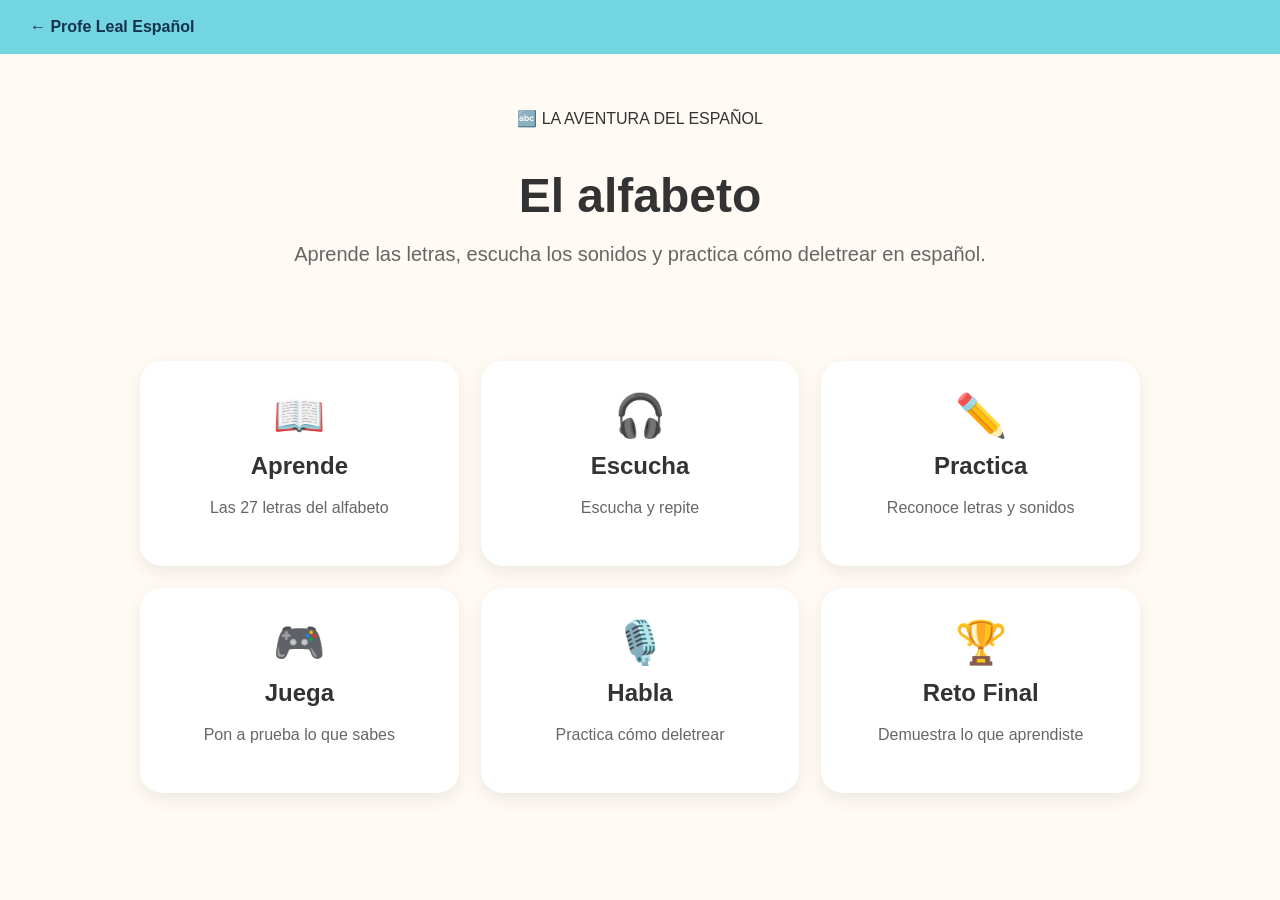
==== units/alfabeto.html @ 23463b6e "Create alphabet unit" ====
<!DOCTYPE html>
<html lang="es">

<head>
  <meta charset="UTF-8">
  <meta name="viewport" content="width=device-width, initial-scale=1.0">
  <title>El alfabeto | Profe Leal Español</title>

  <style>
    body {
      margin: 0;
      font-family: Arial, sans-serif;
      background: #fffaf4;
      color: #333;
    }

    header {
      background: #72d5df;
      padding: 18px 30px;
    }

    .back {
      color: #17324d;
      text-decoration: none;
      font-weight: bold;
    }

    .hero {
      text-align: center;
      padding: 55px 20px 35px;
    }

    .hero h1 {
      font-size: 48px;
      margin-bottom: 10px;
    }

    .hero p {
      font-size: 20px;
      color: #666;
    }

    .stations {
      max-width: 1000px;
      margin: 20px auto 60px;
      padding: 20px;
      display: grid;
      grid-template-columns: repeat(3, 1fr);
      gap: 22px;
    }

    .station {
      background: white;
      border-radius: 22px;
      padding: 30px 20px;
      text-align: center;
      box-shadow: 0 6px 18px rgba(0,0,0,.08);
    }

    .station .icon {
      font-size: 42px;
    }

    .station h2 {
      margin: 12px 0 8px;
    }

    .station p {
      color: #666;
      line-height: 1.5;
    }

    @media (max-width: 750px) {
      .stations {
        grid-template-columns: 1fr;
      }

      .hero h1 {
        font-size: 38px;
      }
    }
  </style>
</head>

<body>

  <header>
    <a class="back" href="../index.html">← Profe Leal Español</a>
  </header>

  <section class="hero">
    <div>🔤 LA AVENTURA DEL ESPAÑOL</div>
    <h1>El alfabeto</h1>
    <p>Aprende las letras, escucha los sonidos y practica cómo deletrear en español.</p>
  </section>

  <main class="stations">

    <div class="station">
      <div class="icon">📖</div>
      <h2>Aprende</h2>
      <p>Las 27 letras del alfabeto</p>
    </div>

    <div class="station">
      <div class="icon">🎧</div>
      <h2>Escucha</h2>
      <p>Escucha y repite</p>
    </div>

    <div class="station">
      <div class="icon">✏️</div>
      <h2>Practica</h2>
      <p>Reconoce letras y sonidos</p>
    </div>

    <div class="station">
      <div class="icon">🎮</div>
      <h2>Juega</h2>
      <p>Pon a prueba lo que sabes</p>
    </div>

    <div class="station">
      <div class="icon">🎙️</div>
      <h2>Habla</h2>
      <p>Practica cómo deletrear</p>
    </div>

    <div class="station">
      <div class="icon">🏆</div>
      <h2>Reto Final</h2>
      <p>Demuestra lo que aprendiste</p>
    </div>

  </main>

</body>
</html>
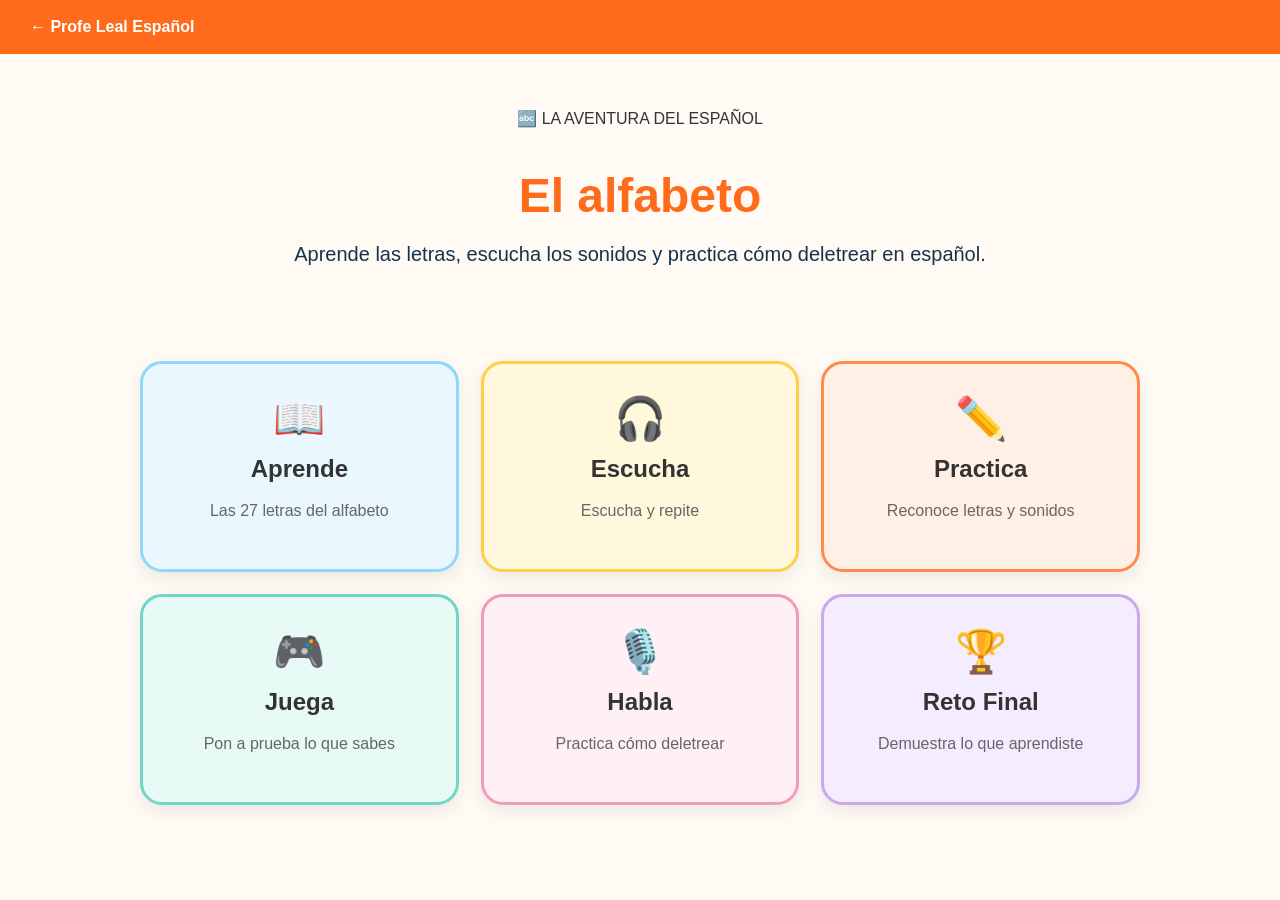
==== commit fcf4cf6a: "Update alfabeto.html" ====
--- a/units/alfabeto.html
+++ b/units/alfabeto.html
@@ -15,12 +15,12 @@
     }
 
     header {
-      background: #72d5df;
+      background: #ff6b1a;
       padding: 18px 30px;
     }
 
     .back {
-      color: #17324d;
+      color: white;
       text-decoration: none;
       font-weight: bold;
     }
@@ -32,12 +32,13 @@
 
     .hero h1 {
       font-size: 48px;
+      color: #ff6b1a;
       margin-bottom: 10px;
     }
 
     .hero p {
       font-size: 20px;
-      color: #666;
+      color: #17324d;
     }
 
     .stations {
@@ -50,13 +51,42 @@
     }
 
     .station {
-      background: white;
+      background: #fff8ef;
+      border: 3px solid #ffcf45;
       border-radius: 22px;
       padding: 30px 20px;
       text-align: center;
       box-shadow: 0 6px 18px rgba(0,0,0,.08);
     }
+.station:nth-child(1) {
+  background: #eaf7ff;
+  border-color: #8ed8f8;
+}
 
+.station:nth-child(2) {
+  background: #fff8dc;
+  border-color: #ffcf45;
+}
+
+.station:nth-child(3) {
+  background: #fff0e6;
+  border-color: #ff8a4c;
+}
+
+.station:nth-child(4) {
+  background: #e8faf5;
+  border-color: #72d5c8;
+}
+
+.station:nth-child(5) {
+  background: #fff0f5;
+  border-color: #f49ab6;
+}
+
+.station:nth-child(6) {
+  background: #f4edff;
+  border-color: #c8a8ef;
+}
     .station .icon {
       font-size: 42px;
     }
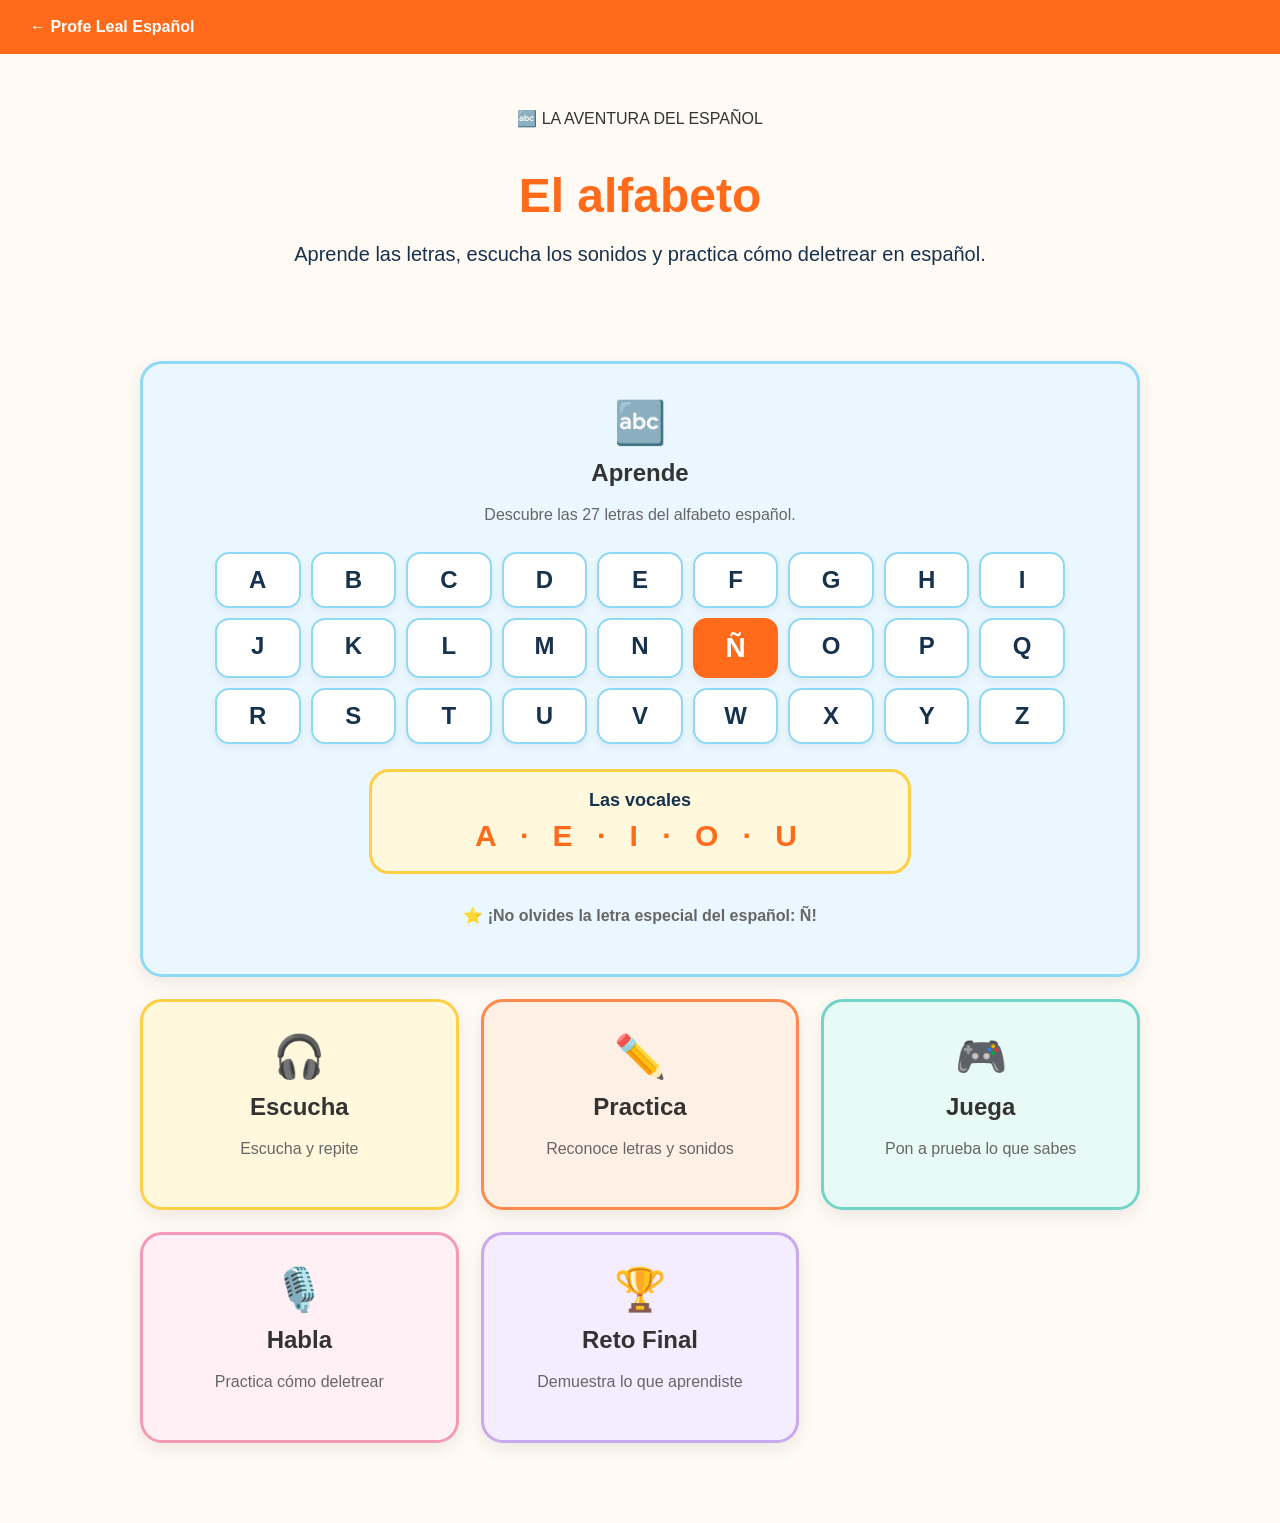
==== commit 917abdec: "Build interactive alphabet learn section" ====
--- a/units/alfabeto.html
+++ b/units/alfabeto.html
@@ -90,7 +90,95 @@
     .station .icon {
       font-size: 42px;
     }
-
+.alphabet-station {
+  grid-column: 1 / -1;
+  padding: 34px;
+}
+
+.alphabet-preview {
+  display: grid;
+  grid-template-columns: repeat(9, 1fr);
+  gap: 10px;
+  max-width: 850px;
+  margin: 25px auto;
+}
+
+.alphabet-preview span {
+  background: white;
+  color: #17324d;
+  border: 2px solid #8ed8f8;
+  border-radius: 14px;
+  padding: 12px 6px;
+  font-size: 24px;
+  font-weight: bold;
+  box-shadow: 0 4px 8px rgba(0,0,0,.06);
+  transition: transform .2s ease, box-shadow .2s ease;
+}
+
+.alphabet-preview span:hover {
+  transform: translateY(-4px) scale(1.06);
+  box-shadow: 0 8px 14px rgba(0,0,0,.12);
+}
+
+.alphabet-preview .special-letter {
+  background: #ff6b1a;
+  color: white;
+  border-color: #ff6b1a;
+  font-size: 28px;
+}
+
+.vowels-preview {
+  max-width: 500px;
+  margin: 25px auto 15px;
+  background: #fff8dc;
+  border: 3px solid #ffcf45;
+  border-radius: 20px;
+  padding: 18px;
+  color: #17324d;
+}
+
+.vowels-preview strong {
+  display: block;
+  margin-bottom: 8px;
+  font-size: 18px;
+}
+
+.vowels-preview div {
+  color: #ff6b1a;
+  font-size: 30px;
+  font-weight: bold;
+  letter-spacing: 8px;
+}
+
+.ene-note {
+  max-width: 600px;
+  margin: 18px auto 0;
+  padding: 12px 16px;
+  background: #eaf7ff;
+  border-radius: 14px;
+  color: #17324d;
+  font-weight: bold;
+}
+
+@media (max-width: 850px) {
+  .alphabet-preview {
+    grid-template-columns: repeat(6, 1fr);
+  }
+}
+
+@media (max-width: 550px) {
+  .alphabet-preview {
+    grid-template-columns: repeat(4, 1fr);
+  }
+
+  .alphabet-preview span {
+    font-size: 20px;
+  }
+
+  .alphabet-station {
+    padding: 24px 15px;
+  }
+}
     .station h2 {
       margin: 12px 0 8px;
     }
@@ -126,11 +214,48 @@
 
   <main class="stations">
 
-    <div class="station">
-      <div class="icon">📖</div>
-      <h2>Aprende</h2>
-      <p>Las 27 letras del alfabeto</p>
-    </div>
+   <div class="station alphabet-station">
+  <div class="icon">🔤</div>
+  <h2>Aprende</h2>
+  <p>Descubre las 27 letras del alfabeto español.</p>
+
+  <div class="alphabet-preview">
+    <span>A</span>
+    <span>B</span>
+    <span>C</span>
+    <span>D</span>
+    <span>E</span>
+    <span>F</span>
+    <span>G</span>
+    <span>H</span>
+    <span>I</span>
+    <span>J</span>
+    <span>K</span>
+    <span>L</span>
+    <span>M</span>
+    <span>N</span>
+     <span class="special-letter">Ñ</span>
+    <span>O</span>
+    <span>P</span>
+    <span>Q</span>
+    <span>R</span>
+    <span>S</span>
+    <span>T</span>
+    <span>U</span>
+    <span>V</span>
+    <span>W</span>
+    <span>X</span>
+    <span>Y</span>
+    <span>Z</span>
+  </div>
+
+  <div class="vowels-preview">
+    <strong>Las vocales</strong>
+    <div>A · E · I · O · U</div>
+  </div>
+
+  <p class="ene-note">⭐ ¡No olvides la letra especial del español: Ñ!</p>
+</div> 
 
     <div class="station">
       <div class="icon">🎧</div>
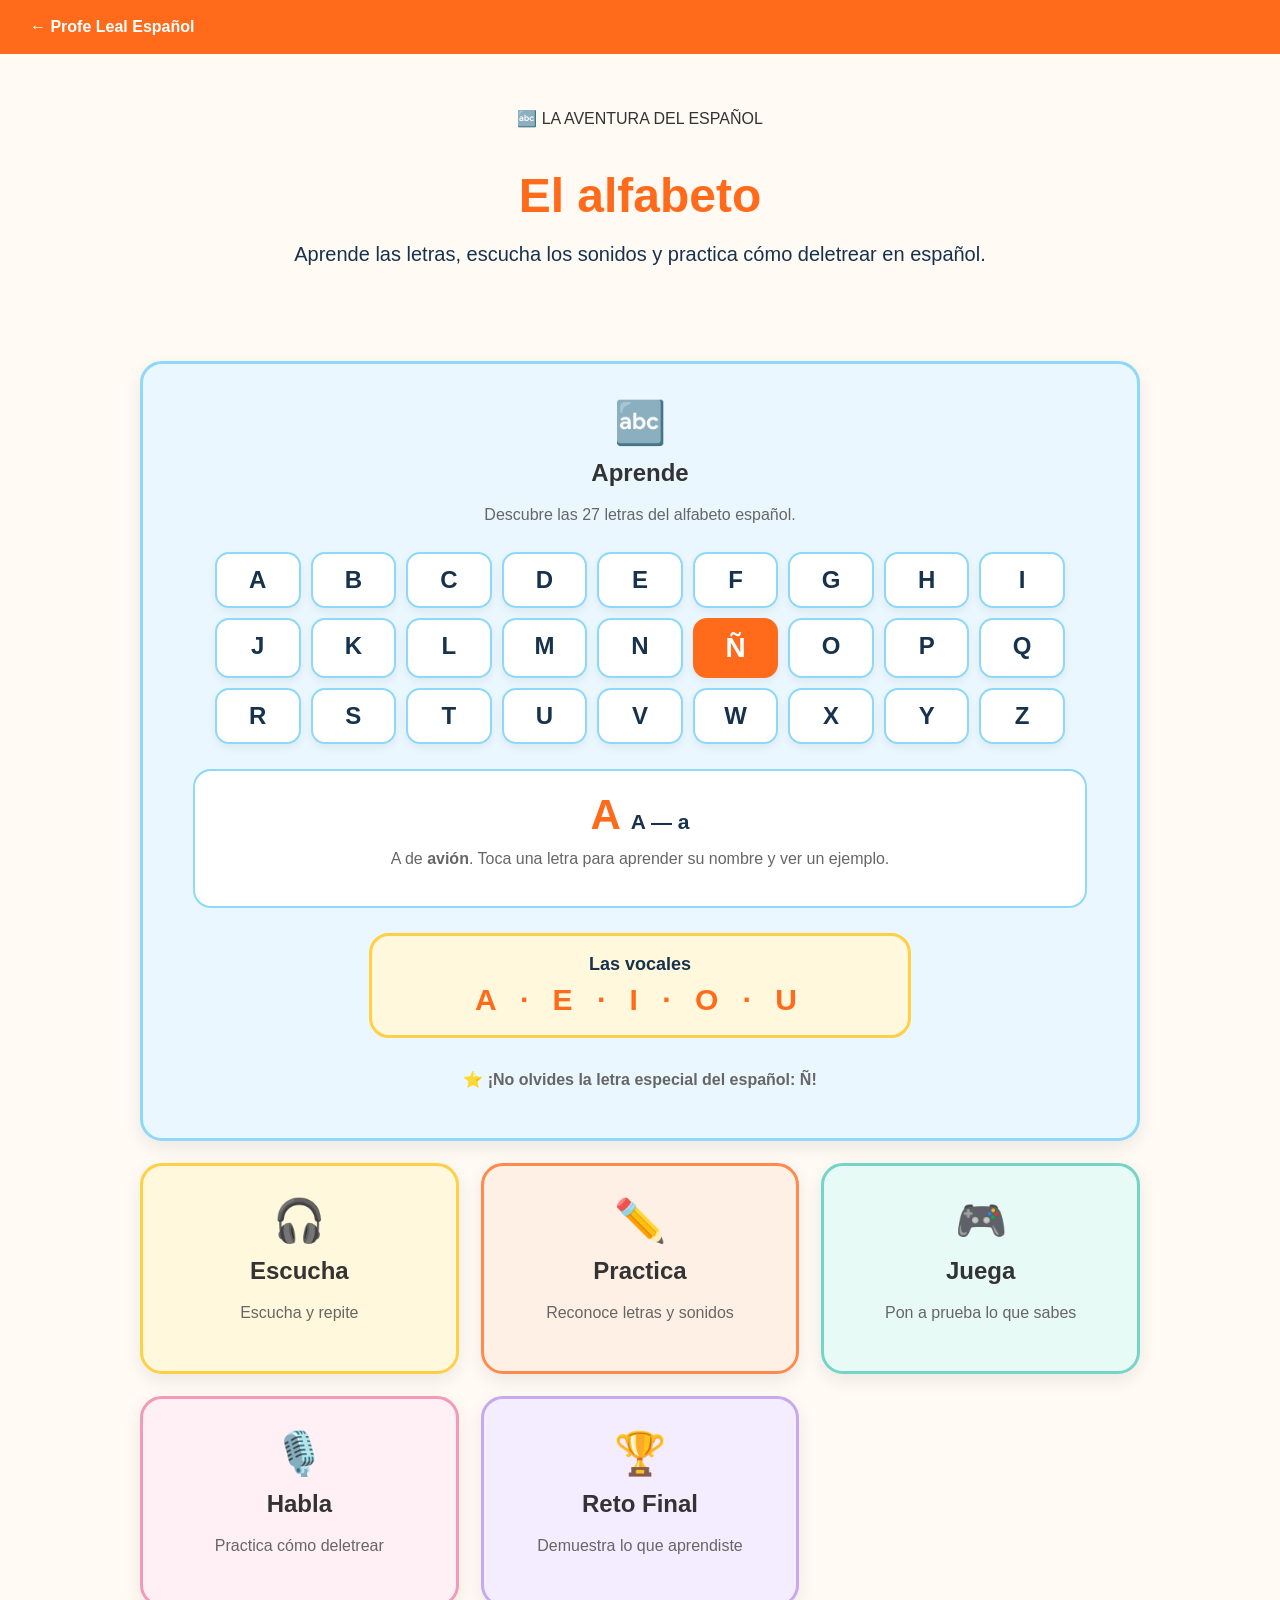
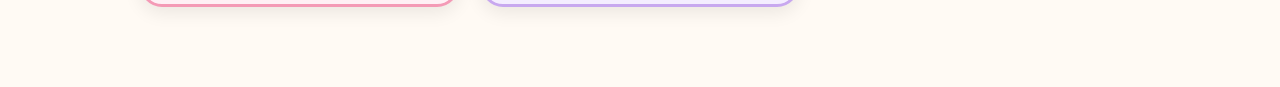
==== commit b9831712: "Make alphabet Learn station interactive" ====
--- a/units/alfabeto.html
+++ b/units/alfabeto.html
@@ -105,6 +105,7 @@
 
 .alphabet-preview span {
   background: white;
+  cursor: pointer;
   color: #17324d;
   border: 2px solid #8ed8f8;
   border-radius: 14px;
@@ -115,8 +116,10 @@
   transition: transform .2s ease, box-shadow .2s ease;
 }
 
-.alphabet-preview span:hover {
+.alphabet-preview span:hover,
+.alphabet-preview span:focus {
   transform: translateY(-4px) scale(1.06);
+  outline: none;
   box-shadow: 0 8px 14px rgba(0,0,0,.12);
 }
 
@@ -150,6 +153,33 @@
   letter-spacing: 8px;
 }
 
+.letter-guide {
+  max-width: 850px;
+  margin: 22px auto 0;
+  background: white;
+  border: 2px solid #8ed8f8;
+  border-radius: 18px;
+  padding: 20px;
+  color: #17324d;
+  min-height: 95px;
+}
+
+.letter-guide .big-letter {
+  font-size: 42px;
+  font-weight: 800;
+  color: #ff6b1a;
+  margin-right: 10px;
+}
+
+.letter-guide strong {
+  font-size: 21px;
+}
+
+.letter-guide p {
+  margin: 8px 0 0;
+  color: #40566c;
+}
+
 .ene-note {
   max-width: 600px;
   margin: 18px auto 0;
@@ -219,34 +249,39 @@
   <h2>Aprende</h2>
   <p>Descubre las 27 letras del alfabeto español.</p>
 
-  <div class="alphabet-preview">
-    <span>A</span>
-    <span>B</span>
-    <span>C</span>
-    <span>D</span>
-    <span>E</span>
-    <span>F</span>
-    <span>G</span>
-    <span>H</span>
-    <span>I</span>
-    <span>J</span>
-    <span>K</span>
-    <span>L</span>
-    <span>M</span>
-    <span>N</span>
-     <span class="special-letter">Ñ</span>
-    <span>O</span>
-    <span>P</span>
-    <span>Q</span>
-    <span>R</span>
-    <span>S</span>
-    <span>T</span>
-    <span>U</span>
-    <span>V</span>
-    <span>W</span>
-    <span>X</span>
-    <span>Y</span>
-    <span>Z</span>
+  <div class="alphabet-preview" aria-label="Alfabeto español interactivo">
+    <span tabindex="0" data-name="a" data-example="avión">A</span>
+    <span tabindex="0" data-name="be" data-example="bebé">B</span>
+    <span tabindex="0" data-name="ce" data-example="casa">C</span>
+    <span tabindex="0" data-name="de" data-example="dedo">D</span>
+    <span tabindex="0" data-name="e" data-example="elefante">E</span>
+    <span tabindex="0" data-name="efe" data-example="familia">F</span>
+    <span tabindex="0" data-name="ge" data-example="gato">G</span>
+    <span tabindex="0" data-name="hache" data-example="hola">H</span>
+    <span tabindex="0" data-name="i" data-example="isla">I</span>
+    <span tabindex="0" data-name="jota" data-example="jugo">J</span>
+    <span tabindex="0" data-name="ka" data-example="kilo">K</span>
+    <span tabindex="0" data-name="ele" data-example="lápiz">L</span>
+    <span tabindex="0" data-name="eme" data-example="mamá">M</span>
+    <span tabindex="0" data-name="ene" data-example="nube">N</span>
+    <span tabindex="0" class="special-letter" data-name="eñe" data-example="niño">Ñ</span>
+    <span tabindex="0" data-name="o" data-example="oso">O</span>
+    <span tabindex="0" data-name="pe" data-example="papá">P</span>
+    <span tabindex="0" data-name="cu" data-example="queso">Q</span>
+    <span tabindex="0" data-name="erre" data-example="rosa">R</span>
+    <span tabindex="0" data-name="ese" data-example="sol">S</span>
+    <span tabindex="0" data-name="te" data-example="taco">T</span>
+    <span tabindex="0" data-name="u" data-example="uva">U</span>
+    <span tabindex="0" data-name="uve" data-example="vaca">V</span>
+    <span tabindex="0" data-name="uve doble" data-example="wifi">W</span>
+    <span tabindex="0" data-name="equis" data-example="xilófono">X</span>
+    <span tabindex="0" data-name="ye" data-example="yo">Y</span>
+    <span tabindex="0" data-name="zeta" data-example="zapato">Z</span>
+  </div>
+
+  <div class="letter-guide" id="letterGuide" aria-live="polite">
+    <span class="big-letter">A</span><strong>A — a</strong>
+    <p>A de <b>avión</b>. Toca una letra para aprender su nombre y ver un ejemplo.</p>
   </div>
 
   <div class="vowels-preview">
@@ -289,5 +324,27 @@
 
   </main>
 
+  <script>
+    const letters = document.querySelectorAll('.alphabet-preview span');
+    const guide = document.getElementById('letterGuide');
+
+    function showLetter(letter) {
+      const symbol = letter.textContent.trim();
+      const name = letter.dataset.name;
+      const example = letter.dataset.example;
+      guide.innerHTML = '<span class="big-letter">' + symbol + '</span><strong>' + symbol + ' — ' + name + '</strong><p>' + symbol + ' de <b>' + example + '</b>. Repite: <b>' + name + '</b>.</p>';
+    }
+
+    letters.forEach(letter => {
+      letter.addEventListener('click', () => showLetter(letter));
+      letter.addEventListener('keydown', event => {
+        if (event.key === 'Enter' || event.key === ' ') {
+          event.preventDefault();
+          showLetter(letter);
+        }
+      });
+    });
+  </script>
+
 </body>
 </html>
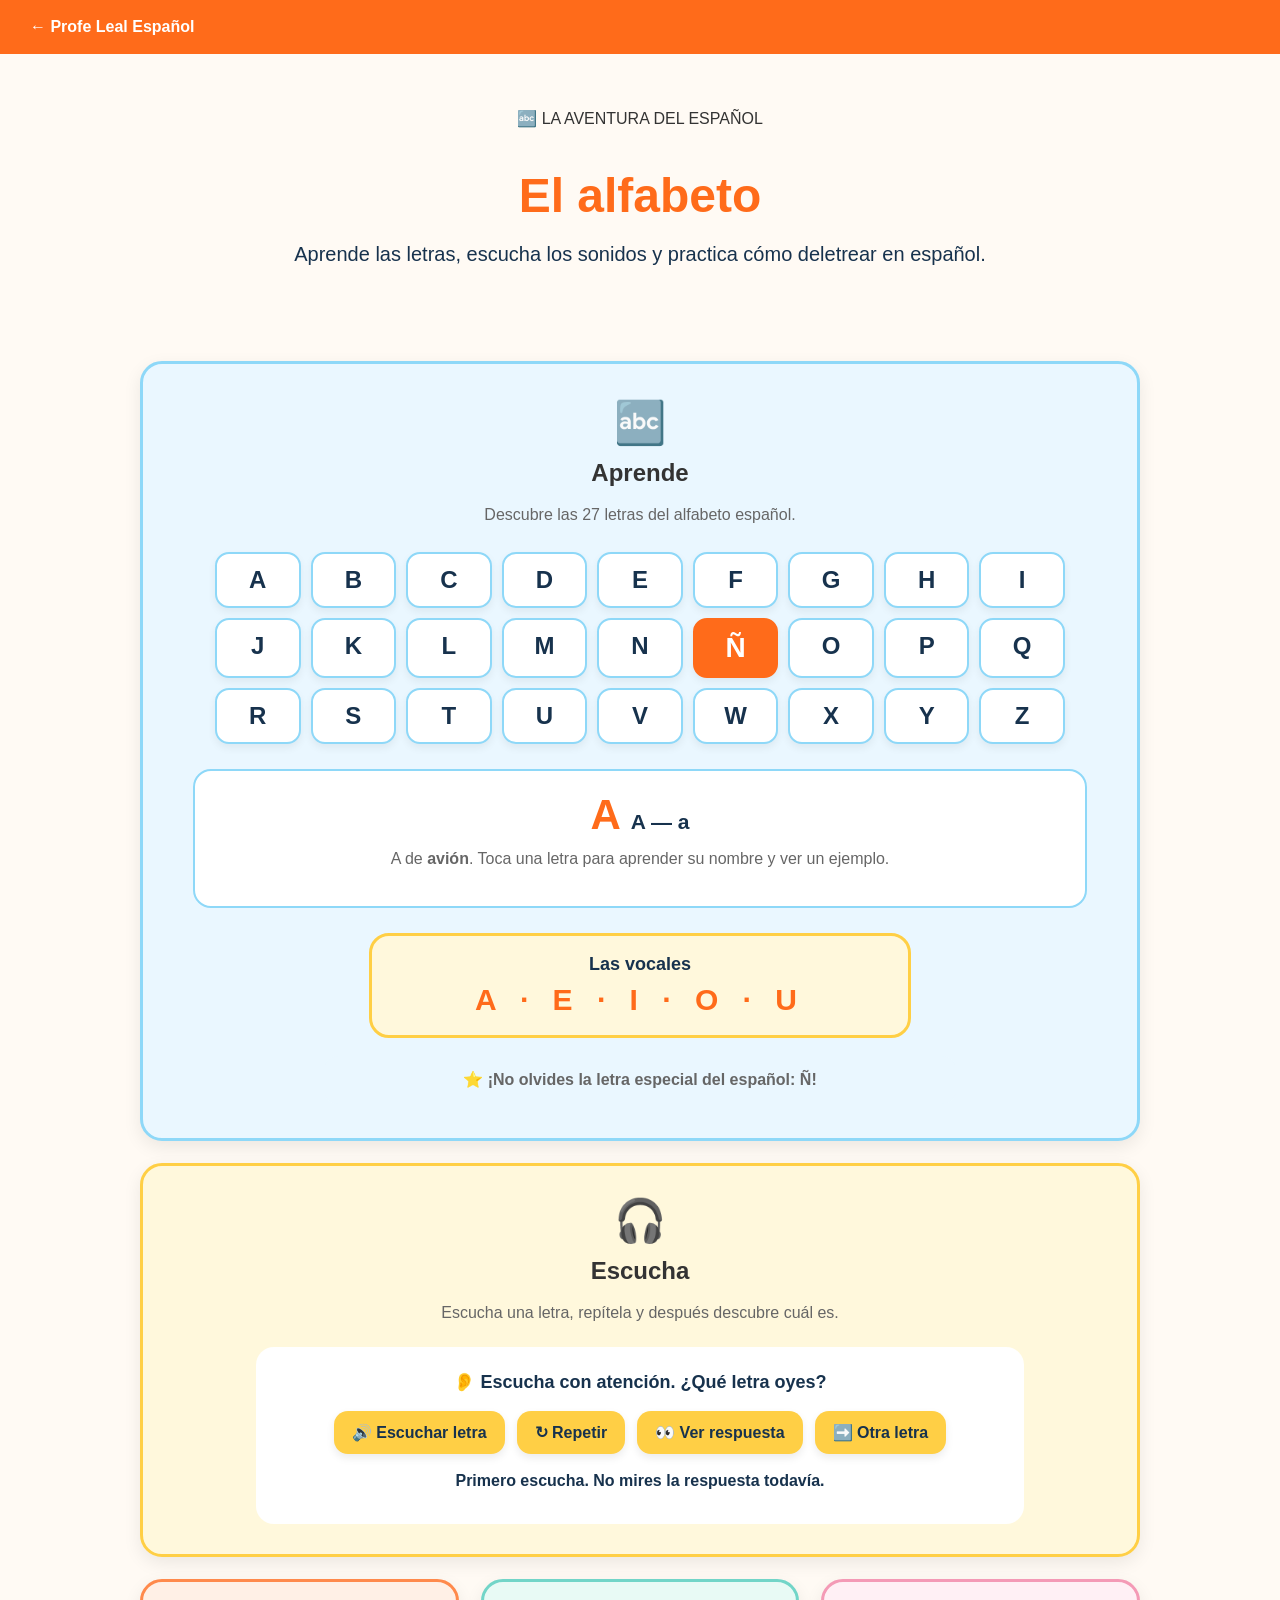
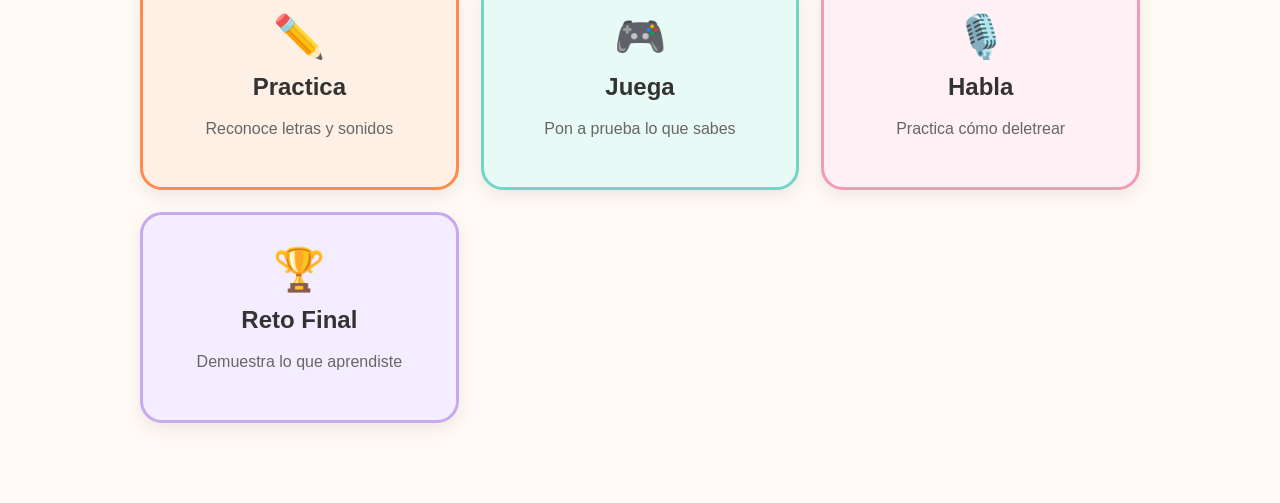
==== commit 9deab160: "Build interactive alphabet listening station" ====
--- a/units/alfabeto.html
+++ b/units/alfabeto.html
@@ -151,6 +151,57 @@
   font-size: 30px;
   font-weight: bold;
   letter-spacing: 8px;
+}
+
+.listen-station {
+  grid-column: 1 / -1;
+}
+
+.listen-controls {
+  max-width: 720px;
+  margin: 22px auto 0;
+  background: white;
+  border-radius: 18px;
+  padding: 24px;
+}
+
+.listen-prompt {
+  font-size: 18px;
+  color: #17324d;
+  font-weight: bold;
+  margin-bottom: 18px;
+}
+
+.listen-buttons {
+  display: flex;
+  justify-content: center;
+  gap: 12px;
+  flex-wrap: wrap;
+}
+
+.listen-btn {
+  border: 0;
+  border-radius: 14px;
+  padding: 12px 18px;
+  font-size: 16px;
+  font-weight: bold;
+  cursor: pointer;
+  background: #ffcf45;
+  color: #17324d;
+  box-shadow: 0 4px 8px rgba(0,0,0,.08);
+}
+
+.listen-btn:hover,
+.listen-btn:focus {
+  transform: translateY(-2px);
+  outline: 3px solid rgba(255,107,26,.2);
+}
+
+.listen-answer {
+  margin-top: 18px;
+  min-height: 28px;
+  font-weight: bold;
+  color: #17324d;
 }
 
 .letter-guide {
@@ -292,10 +343,21 @@
   <p class="ene-note">⭐ ¡No olvides la letra especial del español: Ñ!</p>
 </div> 
 
-    <div class="station">
+    <div class="station listen-station">
       <div class="icon">🎧</div>
       <h2>Escucha</h2>
-      <p>Escucha y repite</p>
+      <p>Escucha una letra, repítela y después descubre cuál es.</p>
+
+      <div class="listen-controls">
+        <div class="listen-prompt">👂 Escucha con atención. ¿Qué letra oyes?</div>
+        <div class="listen-buttons">
+          <button class="listen-btn" id="hearLetter">🔊 Escuchar letra</button>
+          <button class="listen-btn" id="repeatLetter">↻ Repetir</button>
+          <button class="listen-btn" id="showAnswer">👀 Ver respuesta</button>
+          <button class="listen-btn" id="nextLetter">➡️ Otra letra</button>
+        </div>
+        <div class="listen-answer" id="listenAnswer">Primero escucha. No mires la respuesta todavía.</div>
+      </div>
     </div>
 
     <div class="station">
@@ -328,12 +390,65 @@
     const letters = document.querySelectorAll('.alphabet-preview span');
     const guide = document.getElementById('letterGuide');
 
+    let spanishVoice = null;
+
+    function chooseSpanishVoice() {
+      const voices = window.speechSynthesis.getVoices();
+      const spanishVoices = voices.filter(voice => voice.lang && voice.lang.toLowerCase().startsWith('es'));
+      spanishVoice = spanishVoices.find(voice => /female|mujer|paulina|monica|mónica|luciana|helena|sofia|sofía|sabina/i.test(voice.name))
+        || spanishVoices.find(voice => /es-mx/i.test(voice.lang))
+        || spanishVoices[0]
+        || null;
+    }
+
+    chooseSpanishVoice();
+    if ('speechSynthesis' in window) {
+      window.speechSynthesis.onvoiceschanged = chooseSpanishVoice;
+    }
+
+    function speakLetter(name) {
+      if (!('speechSynthesis' in window)) return;
+      window.speechSynthesis.cancel();
+      const utterance = new SpeechSynthesisUtterance(name);
+      utterance.lang = spanishVoice?.lang || 'es-MX';
+      if (spanishVoice) utterance.voice = spanishVoice;
+      utterance.rate = 0.78;
+      utterance.pitch = 1.08;
+      utterance.volume = 1;
+      window.speechSynthesis.speak(utterance);
+    }
+
     function showLetter(letter) {
       const symbol = letter.textContent.trim();
       const name = letter.dataset.name;
       const example = letter.dataset.example;
       guide.innerHTML = '<span class="big-letter">' + symbol + '</span><strong>' + symbol + ' — ' + name + '</strong><p>' + symbol + ' de <b>' + example + '</b>. Repite: <b>' + name + '</b>.</p>';
-    }
+      speakLetter(name);
+    }
+
+    const alphabetData = Array.from(letters).map(letter => ({
+      symbol: letter.textContent.trim(),
+      name: letter.dataset.name
+    }));
+    let listeningLetter = alphabetData[Math.floor(Math.random() * alphabetData.length)];
+
+    function playListeningLetter() {
+      speakLetter(listeningLetter.name);
+    }
+
+    document.getElementById('hearLetter').addEventListener('click', playListeningLetter);
+    document.getElementById('repeatLetter').addEventListener('click', playListeningLetter);
+    document.getElementById('showAnswer').addEventListener('click', () => {
+      document.getElementById('listenAnswer').innerHTML = 'La respuesta es <b>' + listeningLetter.symbol + '</b> — ' + listeningLetter.name + '. ¡Repítela en voz alta!';
+    });
+    document.getElementById('nextLetter').addEventListener('click', () => {
+      const current = listeningLetter.symbol;
+      do {
+        listeningLetter = alphabetData[Math.floor(Math.random() * alphabetData.length)];
+      } while (alphabetData.length > 1 && listeningLetter.symbol === current);
+      document.getElementById('listenAnswer').textContent = 'Nueva letra lista. Escucha con atención.';
+      playListeningLetter();
+    });
 
     letters.forEach(letter => {
       letter.addEventListener('click', () => showLetter(letter));
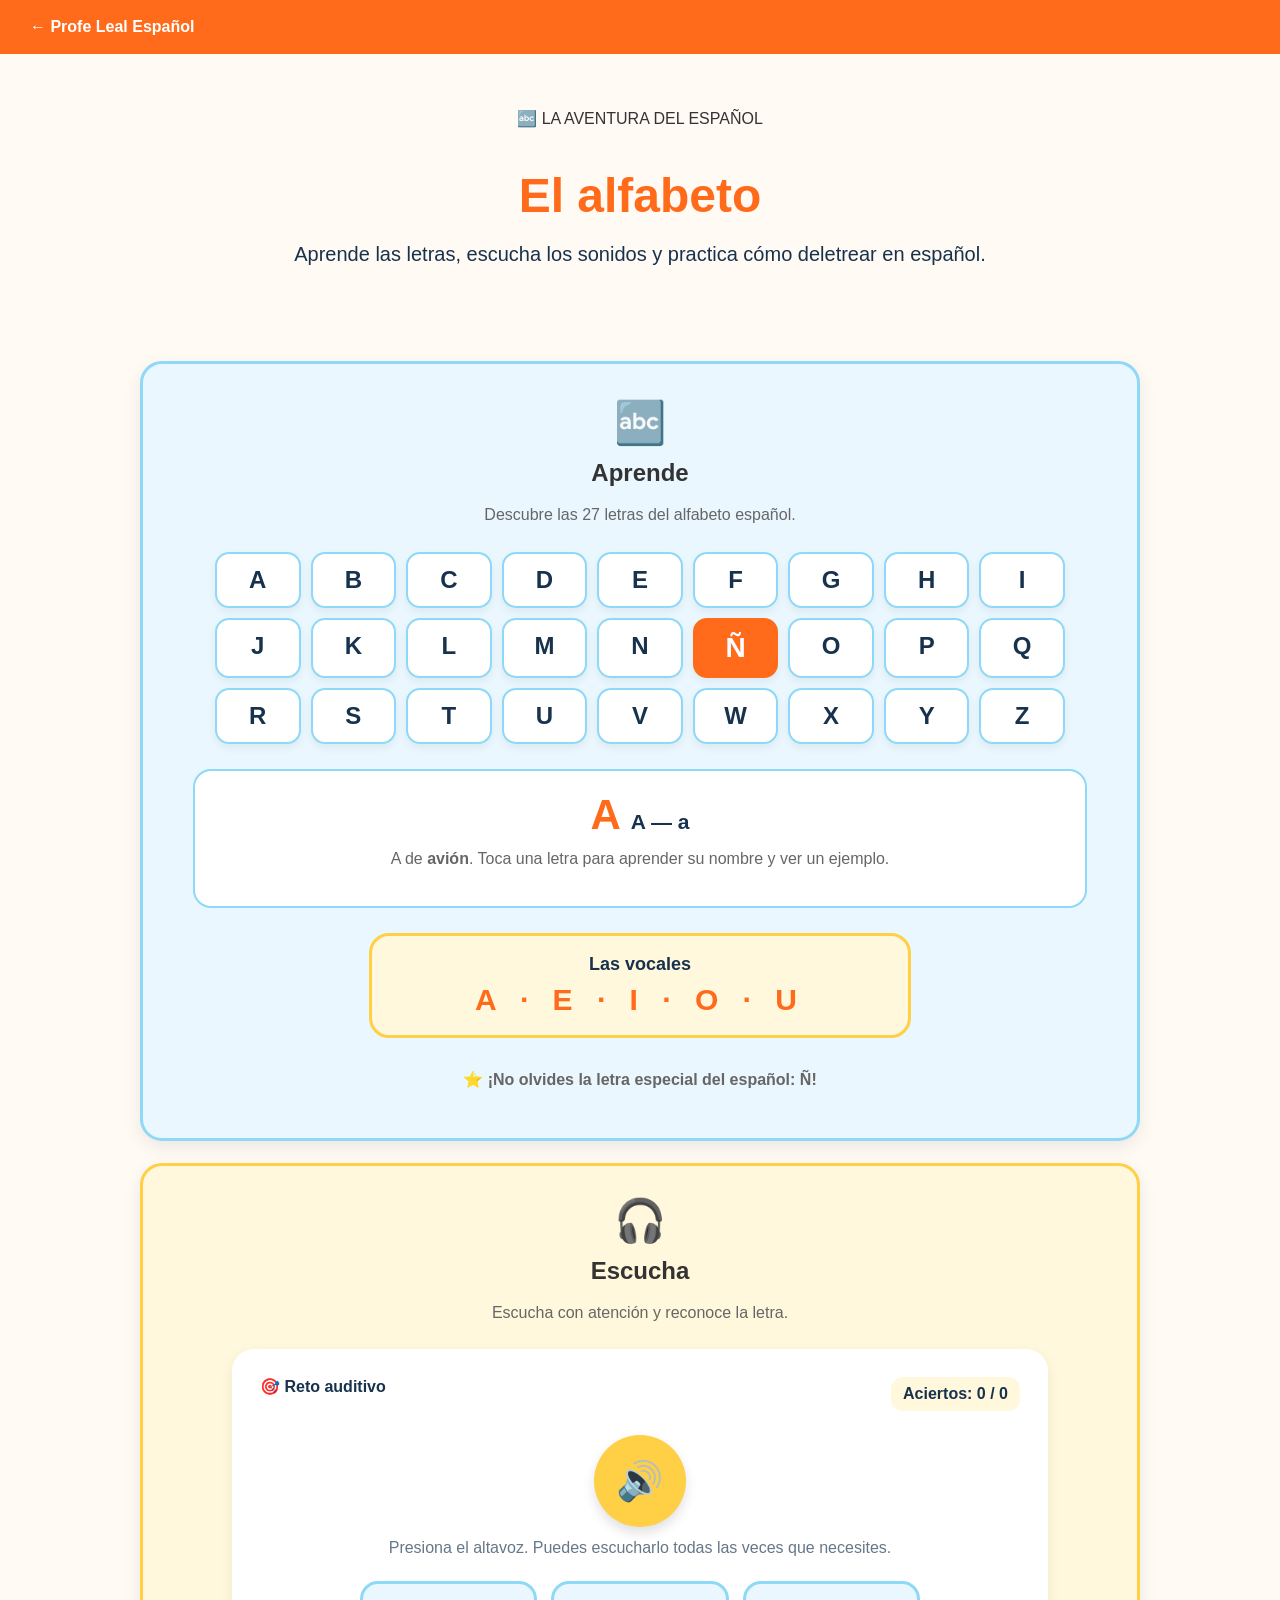
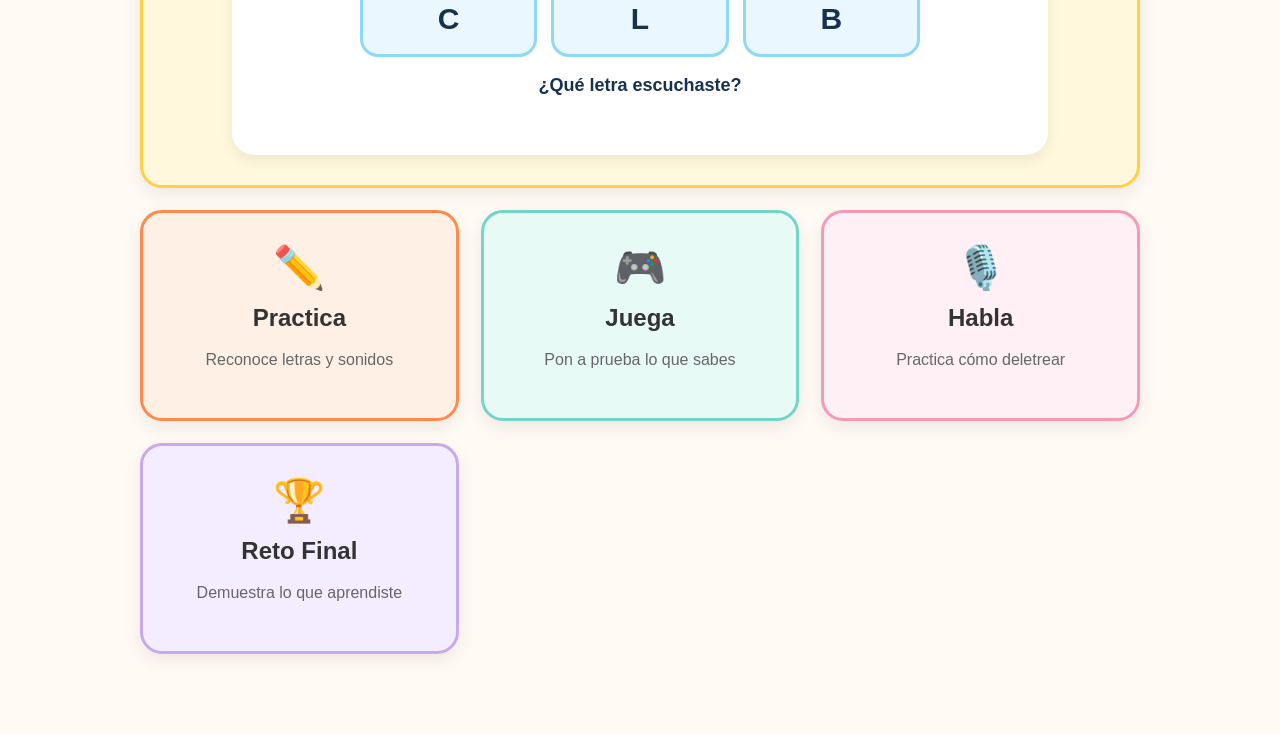
==== commit c411c6dd: "Turn alphabet listening into an audio recognition game" ====
--- a/units/alfabeto.html
+++ b/units/alfabeto.html
@@ -157,51 +157,92 @@
   grid-column: 1 / -1;
 }
 
-.listen-controls {
-  max-width: 720px;
-  margin: 22px auto 0;
+.listen-game {
+  max-width: 760px;
+  margin: 24px auto 0;
   background: white;
-  border-radius: 18px;
-  padding: 24px;
-}
-
-.listen-prompt {
-  font-size: 18px;
-  color: #17324d;
-  font-weight: bold;
-  margin-bottom: 18px;
-}
-
-.listen-buttons {
+  border-radius: 22px;
+  padding: 28px;
+  box-shadow: 0 5px 14px rgba(0,0,0,.07);
+}
+
+.listen-top {
   display: flex;
-  justify-content: center;
+  justify-content: space-between;
   gap: 12px;
   flex-wrap: wrap;
-}
-
-.listen-btn {
+  color: #17324d;
+  font-weight: bold;
+}
+
+.listen-score {
+  background: #fff8dc;
+  border-radius: 12px;
+  padding: 8px 12px;
+}
+
+.sound-button {
+  display: block;
+  margin: 24px auto 12px;
+  border: 0;
+  border-radius: 50%;
+  width: 92px;
+  height: 92px;
+  font-size: 38px;
+  cursor: pointer;
+  background: #ffcf45;
+  box-shadow: 0 6px 12px rgba(0,0,0,.12);
+}
+
+.sound-button:hover { transform: scale(1.05); }
+
+.listen-hint { color: #667788; }
+
+.answer-options {
+  display: grid;
+  grid-template-columns: repeat(3, 1fr);
+  gap: 14px;
+  margin: 24px auto 18px;
+  max-width: 560px;
+}
+
+.answer-option {
+  background: #eaf7ff;
+  border: 3px solid #8ed8f8;
+  border-radius: 18px;
+  padding: 18px 8px;
+  font-size: 30px;
+  font-weight: bold;
+  color: #17324d;
+  cursor: pointer;
+}
+
+.answer-option:hover { transform: translateY(-3px); }
+.answer-option.correct { background: #e8faf5; border-color: #72d5c8; }
+.answer-option.wrong { background: #fff0f0; border-color: #f49ab6; }
+
+.listen-feedback {
+  min-height: 52px;
+  font-size: 18px;
+  font-weight: bold;
+  color: #17324d;
+}
+
+.next-listen {
+  display: none;
+  margin: 10px auto 0;
   border: 0;
   border-radius: 14px;
-  padding: 12px 18px;
+  padding: 12px 20px;
+  background: #ff6b1a;
+  color: white;
+  font-weight: bold;
   font-size: 16px;
-  font-weight: bold;
   cursor: pointer;
-  background: #ffcf45;
-  color: #17324d;
-  box-shadow: 0 4px 8px rgba(0,0,0,.08);
-}
-
-.listen-btn:hover,
-.listen-btn:focus {
-  transform: translateY(-2px);
-  outline: 3px solid rgba(255,107,26,.2);
-}
-
-.listen-answer {
-  margin-top: 18px;
-  min-height: 28px;
-  font-weight: bold;
-  color: #17324d;
+}
+
+@media (max-width: 550px) {
+  .answer-options { grid-template-columns: 1fr; }
 }
 
 .letter-guide {
@@ -346,17 +387,18 @@
     <div class="station listen-station">
       <div class="icon">🎧</div>
       <h2>Escucha</h2>
-      <p>Escucha una letra, repítela y después descubre cuál es.</p>
-
-      <div class="listen-controls">
-        <div class="listen-prompt">👂 Escucha con atención. ¿Qué letra oyes?</div>
-        <div class="listen-buttons">
-          <button class="listen-btn" id="hearLetter">🔊 Escuchar letra</button>
-          <button class="listen-btn" id="repeatLetter">↻ Repetir</button>
-          <button class="listen-btn" id="showAnswer">👀 Ver respuesta</button>
-          <button class="listen-btn" id="nextLetter">➡️ Otra letra</button>
+      <p>Escucha con atención y reconoce la letra.</p>
+
+      <div class="listen-game">
+        <div class="listen-top">
+          <span>🎯 Reto auditivo</span>
+          <span class="listen-score" id="listenScore">Aciertos: 0 / 0</span>
         </div>
-        <div class="listen-answer" id="listenAnswer">Primero escucha. No mires la respuesta todavía.</div>
+        <button class="sound-button" id="hearLetter" aria-label="Escuchar letra">🔊</button>
+        <div class="listen-hint">Presiona el altavoz. Puedes escucharlo todas las veces que necesites.</div>
+        <div class="answer-options" id="answerOptions"></div>
+        <div class="listen-feedback" id="listenFeedback">¿Qué letra escuchaste?</div>
+        <button class="next-listen" id="nextLetter">Siguiente letra →</button>
       </div>
     </div>
 
@@ -430,25 +472,54 @@
       symbol: letter.textContent.trim(),
       name: letter.dataset.name
     }));
-    let listeningLetter = alphabetData[Math.floor(Math.random() * alphabetData.length)];
-
-    function playListeningLetter() {
-      speakLetter(listeningLetter.name);
-    }
-
-    document.getElementById('hearLetter').addEventListener('click', playListeningLetter);
-    document.getElementById('repeatLetter').addEventListener('click', playListeningLetter);
-    document.getElementById('showAnswer').addEventListener('click', () => {
-      document.getElementById('listenAnswer').innerHTML = 'La respuesta es <b>' + listeningLetter.symbol + '</b> — ' + listeningLetter.name + '. ¡Repítela en voz alta!';
-    });
-    document.getElementById('nextLetter').addEventListener('click', () => {
-      const current = listeningLetter.symbol;
-      do {
-        listeningLetter = alphabetData[Math.floor(Math.random() * alphabetData.length)];
-      } while (alphabetData.length > 1 && listeningLetter.symbol === current);
-      document.getElementById('listenAnswer').textContent = 'Nueva letra lista. Escucha con atención.';
-      playListeningLetter();
-    });
+    let listeningLetter;
+    let listenAttempts = 0;
+    let listenCorrect = 0;
+    let answered = false;
+
+    function shuffled(items) {
+      return [...items].sort(() => Math.random() - 0.5);
+    }
+
+    function newListeningRound(autoPlay = false) {
+      answered = false;
+      listeningLetter = alphabetData[Math.floor(Math.random() * alphabetData.length)];
+      const distractors = shuffled(alphabetData.filter(item => item.symbol !== listeningLetter.symbol)).slice(0, 2);
+      const options = shuffled([listeningLetter, ...distractors]);
+      const box = document.getElementById('answerOptions');
+      box.innerHTML = '';
+      options.forEach(option => {
+        const button = document.createElement('button');
+        button.className = 'answer-option';
+        button.textContent = option.symbol;
+        button.addEventListener('click', () => checkListeningAnswer(option, button));
+        box.appendChild(button);
+      });
+      document.getElementById('listenFeedback').textContent = '¿Qué letra escuchaste?';
+      document.getElementById('nextLetter').style.display = 'none';
+      if (autoPlay) speakLetter(listeningLetter.name);
+    }
+
+    function checkListeningAnswer(option, button) {
+      if (answered) return;
+      if (option.symbol === listeningLetter.symbol) {
+        answered = true;
+        listenAttempts++;
+        listenCorrect++;
+        button.classList.add('correct');
+        document.getElementById('listenFeedback').innerHTML = '¡Excelente! Era <b>' + listeningLetter.symbol + '</b> — ' + listeningLetter.name + '. Repítela en voz alta.';
+        document.getElementById('listenScore').textContent = 'Aciertos: ' + listenCorrect + ' / ' + listenAttempts;
+        document.getElementById('nextLetter').style.display = 'block';
+      } else {
+        button.classList.add('wrong');
+        document.getElementById('listenFeedback').textContent = 'Casi. Escucha otra vez e inténtalo de nuevo.';
+        speakLetter(listeningLetter.name);
+      }
+    }
+
+    document.getElementById('hearLetter').addEventListener('click', () => speakLetter(listeningLetter.name));
+    document.getElementById('nextLetter').addEventListener('click', () => newListeningRound(true));
+    newListeningRound(false);
 
     letters.forEach(letter => {
       letter.addEventListener('click', () => showLetter(letter));
